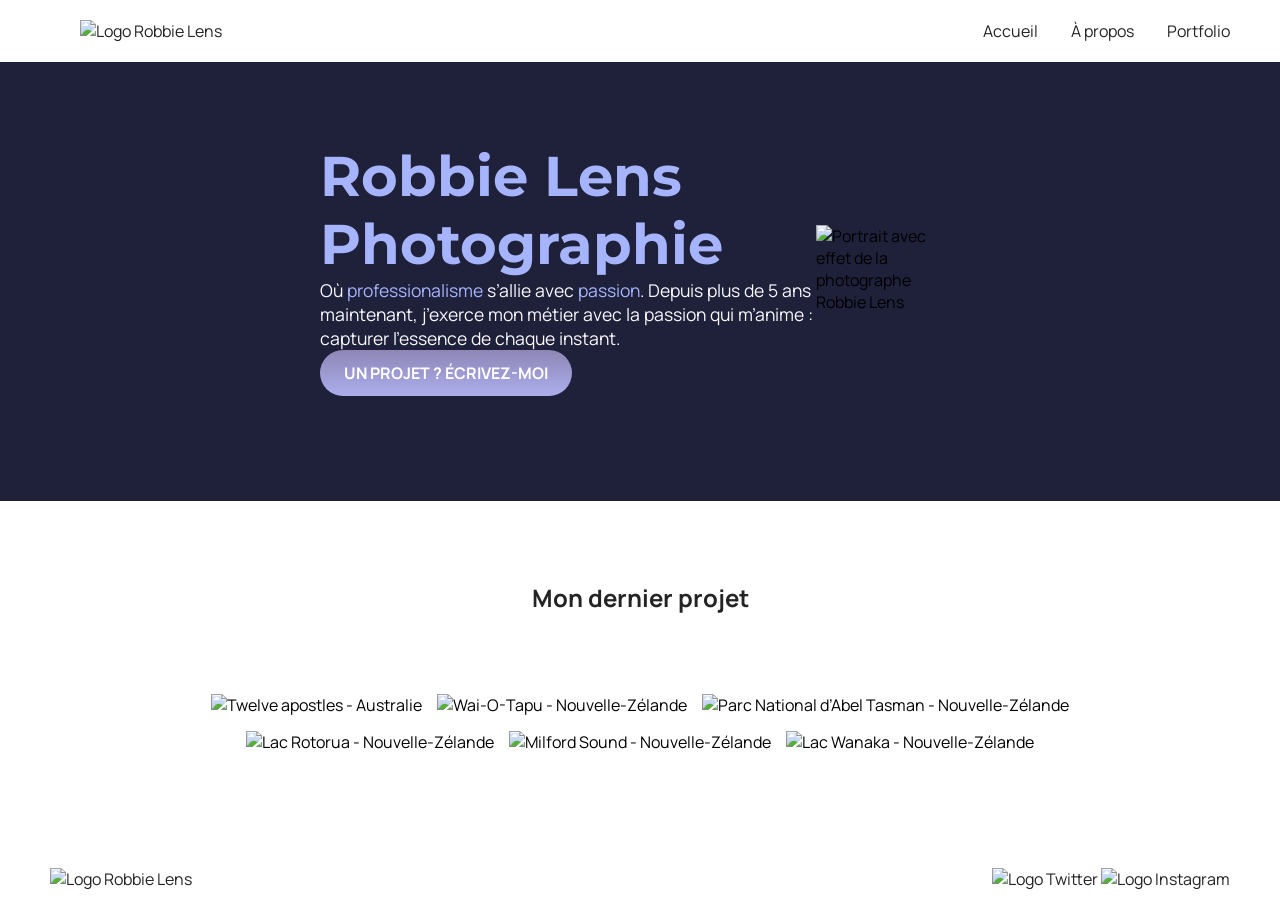
==== index.html @ a047123f "Add files via upload" ====
<!DOCTYPE html>
<html lang="fr">

<head>
    <meta charset="utf-8" >
    <title>Accueil - Robbie Lens Photographie</title>
    <link href="style.css" rel="stylesheet" >
    <link rel="preconnect" href="https://fonts.googleapis.com">
    <link rel="preconnect" href="https://fonts.gstatic.com" crossorigin>
    <link href="https://fonts.googleapis.com/css2?family=Manrope&family=Montserrat&display=swap" rel="stylesheet">
</head>

<body>
    <header>
        <nav>
            <a href="index.html"><img src="images/logo.png" alt="Logo Robbie Lens" ></a>
            <div>
                <a href="index.html">Accueil</a>
                <a href="a-propos.html">À propos</a>
                <a href="portfolio.html">Portfolio</a>
            </div>
        </nav>
    </header>

    <main>
        <section class="accueil-introduction">
            <div>
                <h1>Robbie Lens Photographie</h1>
                <p>
                    Où <em>professionalisme</em> s’allie avec <em>passion</em>. Depuis
                    plus de 5 ans maintenant, j’exerce mon métier avec la passion
                    qui m’anime : capturer l’essence de chaque instant.
                </p>
                <a href="" class="cta">UN PROJET ? ÉCRIVEZ-MOI</a>
            </div>
            <img src="images/robbie-lens.png" alt="Portrait avec effet de la photographe Robbie Lens" >
        </section>

        <section class="accueil-photos">
            <h2>Mon dernier projet</h2>
            <div>
                <img src="images/accueil/element-1.png" alt="Twelve apostles - Australie" >
                <img src="images/accueil/element-2.png" alt="Wai-O-Tapu - Nouvelle-Zélande" >
                <img src="images/accueil/element-3.png" alt="Parc National d’Abel Tasman - Nouvelle-Zélande" >
            </div>
            <div>
                <img src="images/accueil/element-4.png" alt="Lac Rotorua - Nouvelle-Zélande" >
                <img src="images/accueil/element-5.png" alt="Milford Sound - Nouvelle-Zélande" >
                <img src="images/accueil/element-6.png" alt="Lac Wanaka - Nouvelle-Zélande" >
            </div>      
        </section>
    </main>

    <footer>
        <a href="index.html"><img src="images/logo.png" alt="Logo Robbie Lens" ></a>
        <div>
            <a target="_blank" href="https://twitter.com/" class="lien-icone">
                <img src="images/twitter.png" alt="Logo Twitter" >
            </a>
            <a target="_blank" href="https://www.instagram.com/" class="lien-icone">
                <img src="images/instagram.png" alt="Logo Instagram" >
            </a>
        </div>
    </footer>
</body>

</html>
---- style.css ----
* {
  margin: 0;
}

body {
  font-family: 'Manrope', sans-serif;
  font-size: 1em;
  background-color: #1f2039;
}

a {
  color: #242424;
  text-decoration: none;
}

em {
  color: #a5b4fc;
  font-style: normal;
}

h1 {
  font-size: 3.5em;
  color: #a5b4fc;
  font-family: 'Montserrat', sans-serif;
}

h2 {
  color: #f9f8ff;
}

p,
li {
  font-size: 1.1em;
  color: #f9f8ff;
}

header,
footer {
  background-color: white;
  padding: 20px 50px;
}

.cta {
  display: inline-block; /* Ajoute cette ligne cruciale */
  background: linear-gradient(#8e86b5, #acaeed);
  color: white;
  border-radius: 50px;
  padding: 12px 24px; /* Réduit un peu le padding pour qu'il soit moins envahissant */
  font-weight: bold; /* Optionnel : pour le rendre plus percutant */
}

a:hover {
  text-decoration: underline;
}

.cta:hover {
  background: linear-gradient(#696484, #8788ba);
  text-decoration: none;
}

.lien-icone:hover {
  opacity: 0.5;
}

.carre-contenu {
  border-right: 1px solid #8e86b5;
  border-bottom: 1px solid #8e86b5;
  padding: 50px;
}

.carre-contenu h2 {
  margin-top: 30px;
}

.carre-contenu ul {
  margin-top: 30px;
}

section {
  padding: 80px;
}

.a-propos-main {
  width: 50%;
  margin: auto;
}

footer,
nav{
    display: flex;
    flex-direction: row;
    align-items: center;
    justify-content: space-between;
}

nav a {
    margin-left: 30px;
}

.accueil-photos {
        background-color: white;
        padding: 80px;
    }

.accueil-photos h2 {
        color: #242424;
        text-align: center;
        margin-bottom: 80px;
    }

.accueil-photos div {
  display: flex;
  flex-direction: row;
  gap: 15px;
  justify-content: center;
  margin-bottom: 15px;
}

.accueil-introduction {
  display: flex;
  flex-direction: row;
  width: 50%;
  align-items: center;
  margin: auto;
  margin-bottom: 25px;
}

.portfolio-section-photos {
  background-color: white;
}

.portfolio-section-photos h2 {
  color: #242424;
  margin-bottom: 80px;
}

.grid-paysages {
  display: grid;
  grid-template-columns: 1fr 1fr 1fr;
  grid-template-rows: 300px 300px 300px;
  gap: 15px;
}

.grid-portraits {
  display: grid;
  grid-template-columns: 1fr 1fr 1fr;
  grid-template-rows: 300px 300px;
  gap: 15px;
}

.grid-paysages img,
.grid-portraits img {
  width: 100%;
  height: 100%;
  object-fit: cover;
}
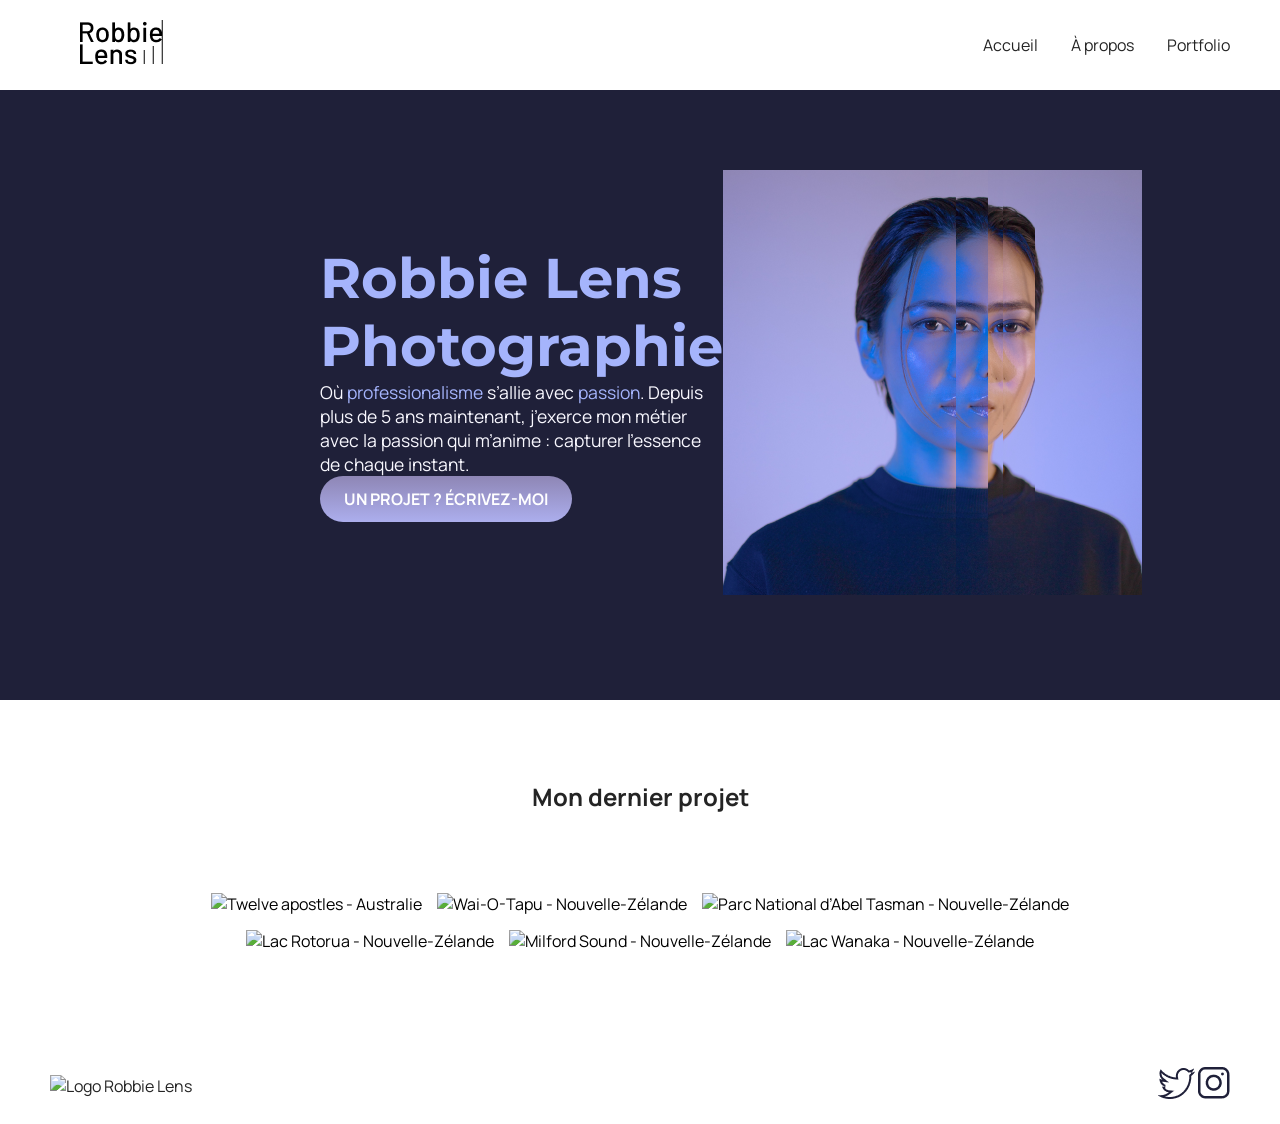
==== commit ae190654: "Update index.html" ====
--- a/index.html
+++ b/index.html
@@ -13,7 +13,7 @@
 <body>
     <header>
         <nav>
-            <a href="index.html"><img src="images/logo.png" alt="Logo Robbie Lens" ></a>
+            <a href="index.html"><img src="logo.png" alt="Logo Robbie Lens" ></a>
             <div>
                 <a href="index.html">Accueil</a>
                 <a href="a-propos.html">À propos</a>
@@ -33,20 +33,20 @@
                 </p>
                 <a href="" class="cta">UN PROJET ? ÉCRIVEZ-MOI</a>
             </div>
-            <img src="images/robbie-lens.png" alt="Portrait avec effet de la photographe Robbie Lens" >
+            <img src="robbie-lens.png" alt="Portrait avec effet de la photographe Robbie Lens" >
         </section>
 
         <section class="accueil-photos">
             <h2>Mon dernier projet</h2>
             <div>
-                <img src="images/accueil/element-1.png" alt="Twelve apostles - Australie" >
-                <img src="images/accueil/element-2.png" alt="Wai-O-Tapu - Nouvelle-Zélande" >
-                <img src="images/accueil/element-3.png" alt="Parc National d’Abel Tasman - Nouvelle-Zélande" >
+                <img src="accueil/element-1.png" alt="Twelve apostles - Australie" >
+                <img src="accueil/element-2.png" alt="Wai-O-Tapu - Nouvelle-Zélande" >
+                <img src="accueil/element-3.png" alt="Parc National d’Abel Tasman - Nouvelle-Zélande" >
             </div>
             <div>
-                <img src="images/accueil/element-4.png" alt="Lac Rotorua - Nouvelle-Zélande" >
-                <img src="images/accueil/element-5.png" alt="Milford Sound - Nouvelle-Zélande" >
-                <img src="images/accueil/element-6.png" alt="Lac Wanaka - Nouvelle-Zélande" >
+                <img src="accueil/element-4.png" alt="Lac Rotorua - Nouvelle-Zélande" >
+                <img src="accueil/element-5.png" alt="Milford Sound - Nouvelle-Zélande" >
+                <img src="accueil/element-6.png" alt="Lac Wanaka - Nouvelle-Zélande" >
             </div>      
         </section>
     </main>
@@ -55,13 +55,13 @@
         <a href="index.html"><img src="images/logo.png" alt="Logo Robbie Lens" ></a>
         <div>
             <a target="_blank" href="https://twitter.com/" class="lien-icone">
-                <img src="images/twitter.png" alt="Logo Twitter" >
+                <img src="twitter.png" alt="Logo Twitter" >
             </a>
             <a target="_blank" href="https://www.instagram.com/" class="lien-icone">
-                <img src="images/instagram.png" alt="Logo Instagram" >
+                <img src="instagram.png" alt="Logo Instagram" >
             </a>
         </div>
     </footer>
 </body>
 
-</html>+</html>
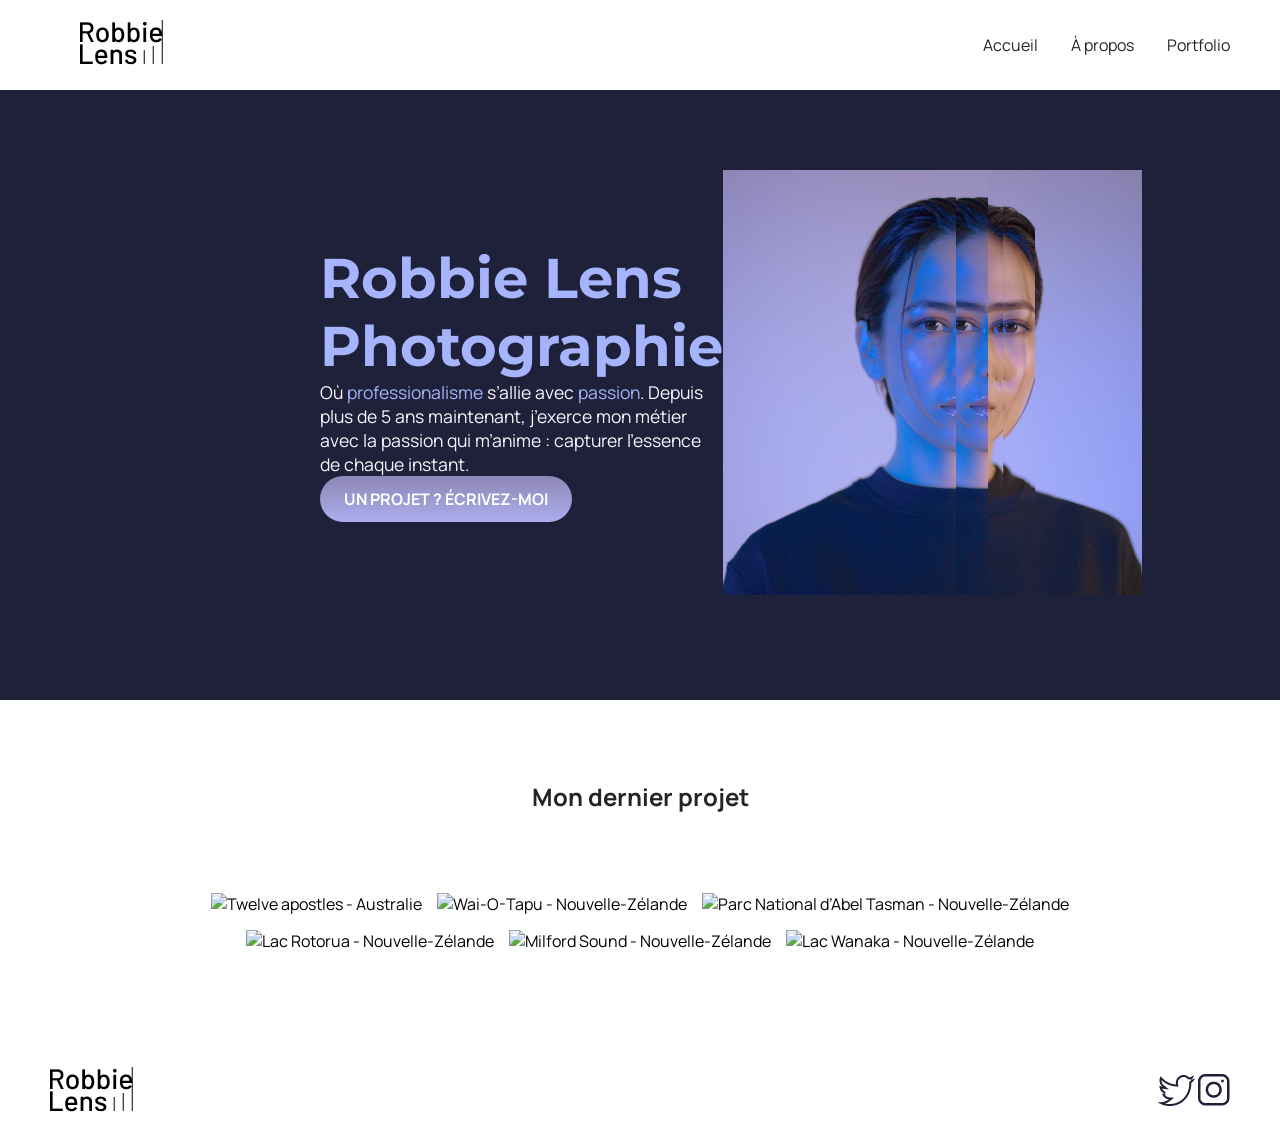
==== commit c699c5d7: "Update index.html" ====
--- a/index.html
+++ b/index.html
@@ -52,7 +52,7 @@
     </main>
 
     <footer>
-        <a href="index.html"><img src="images/logo.png" alt="Logo Robbie Lens" ></a>
+        <a href="index.html"><img src="logo.png" alt="Logo Robbie Lens" ></a>
         <div>
             <a target="_blank" href="https://twitter.com/" class="lien-icone">
                 <img src="twitter.png" alt="Logo Twitter" >
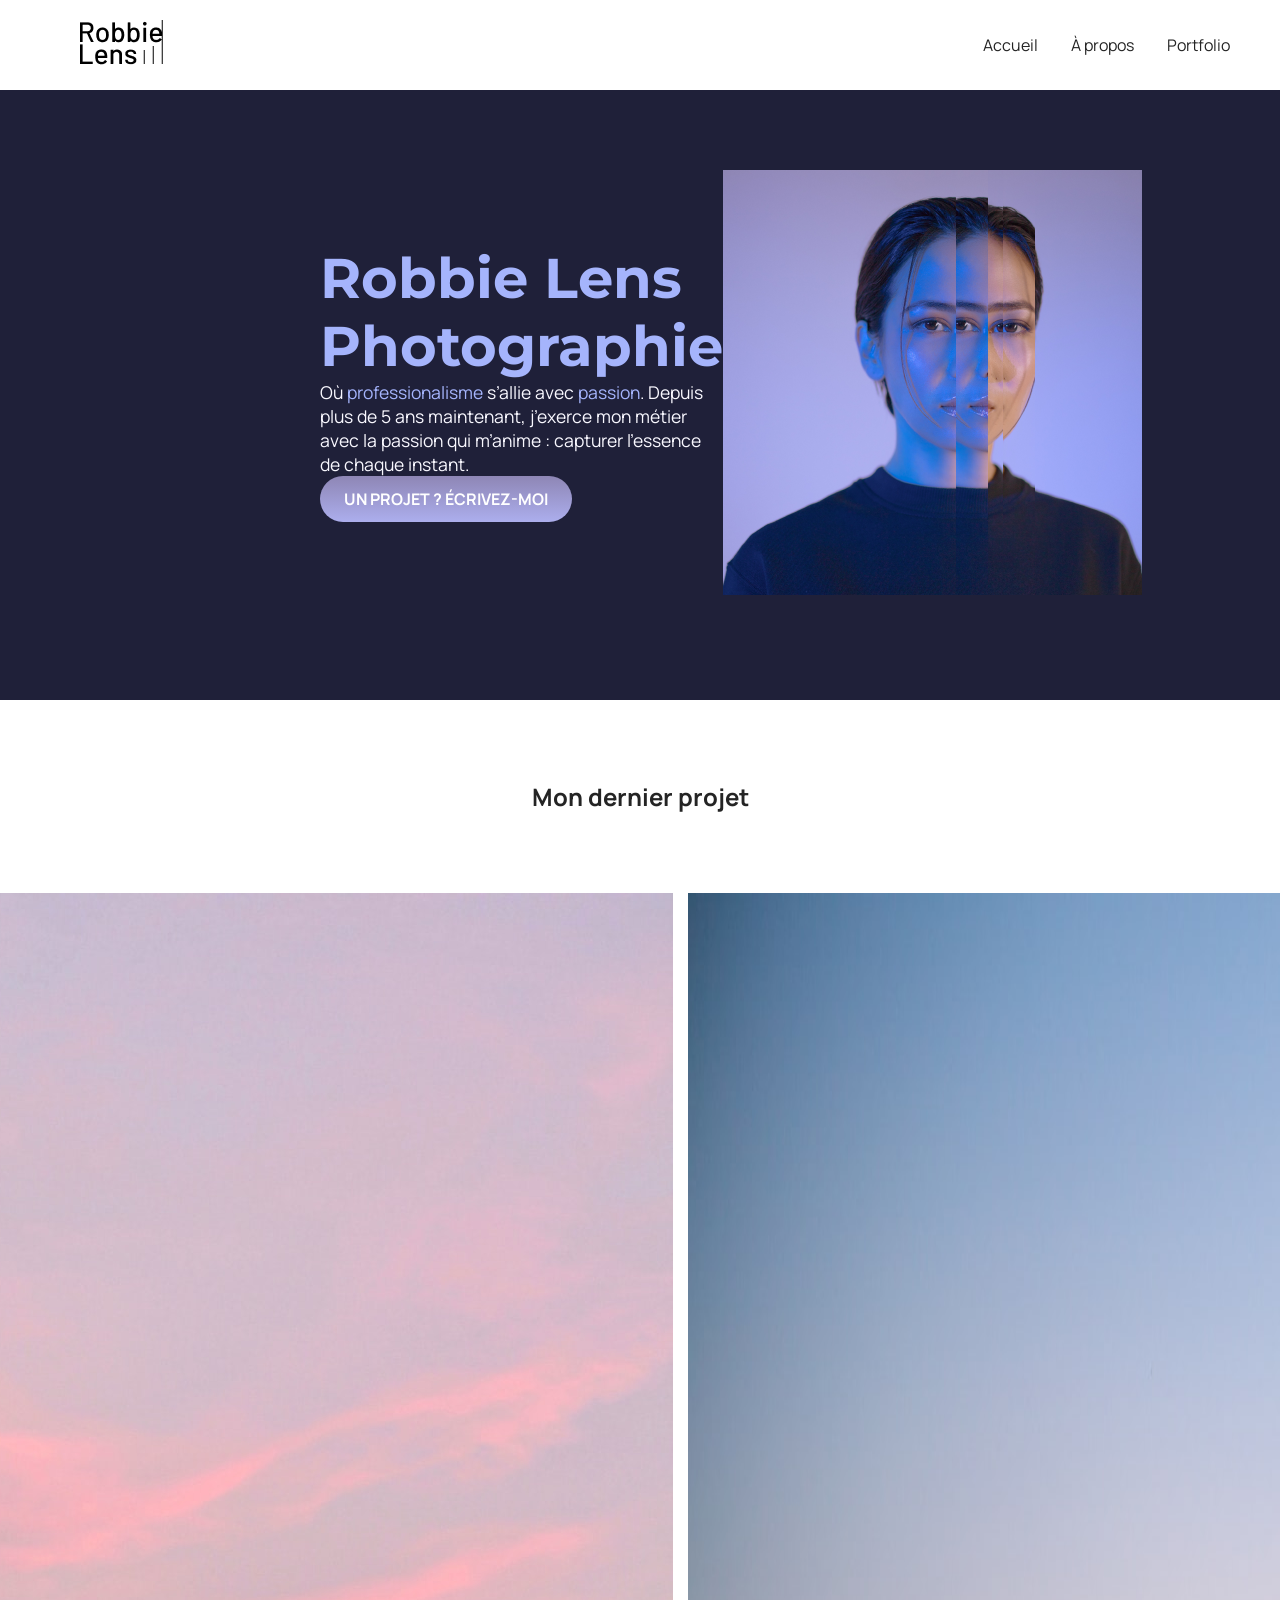
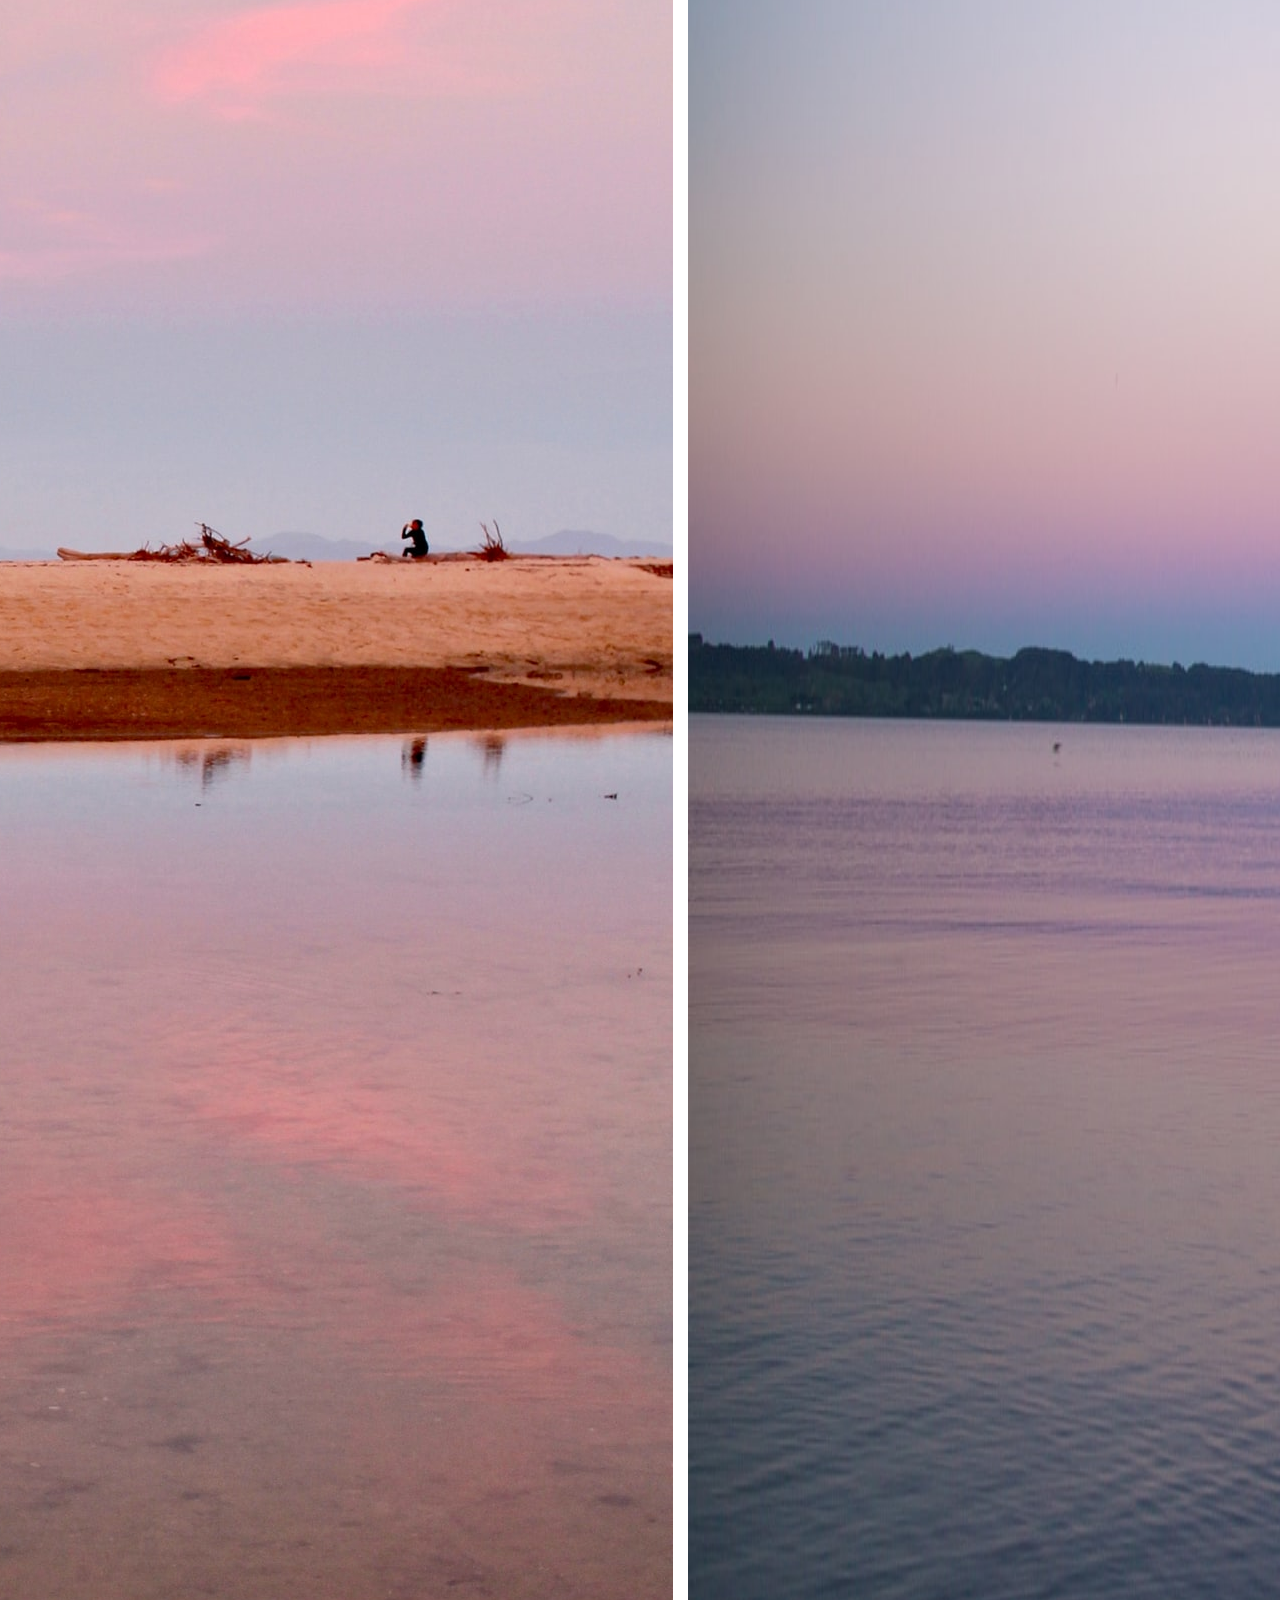
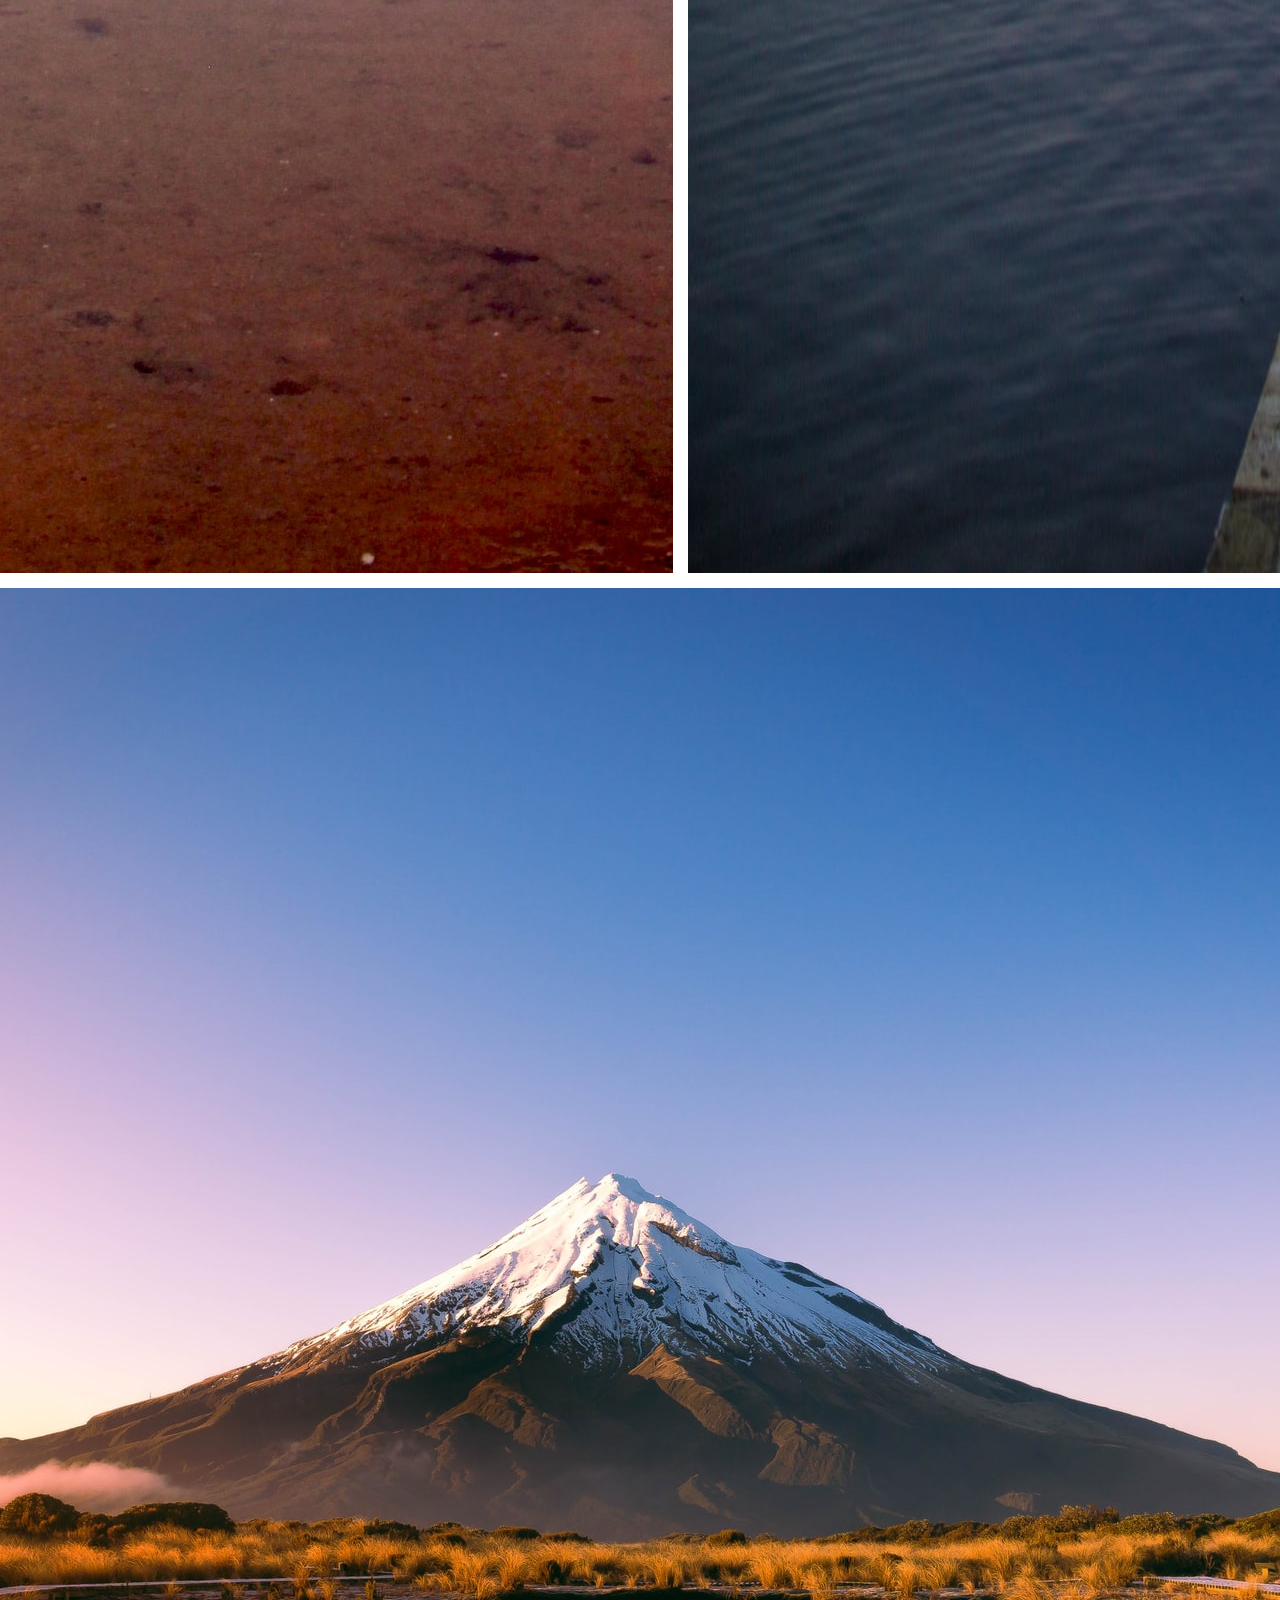
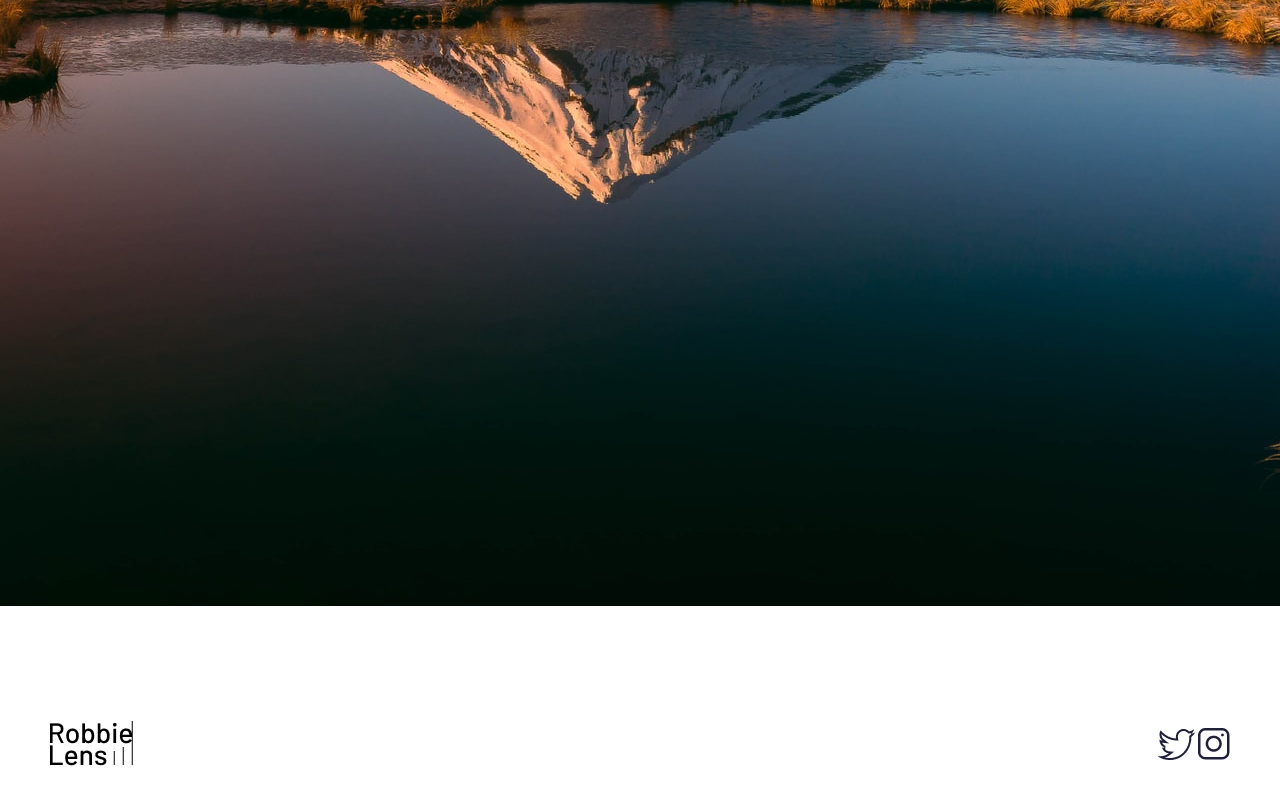
==== commit 4ac4515a: "Update index.html" ====
--- a/index.html
+++ b/index.html
@@ -37,18 +37,18 @@
         </section>
 
         <section class="accueil-photos">
-            <h2>Mon dernier projet</h2>
-            <div>
-                <img src="accueil/element-1.png" alt="Twelve apostles - Australie" >
-                <img src="accueil/element-2.png" alt="Wai-O-Tapu - Nouvelle-Zélande" >
-                <img src="accueil/element-3.png" alt="Parc National d’Abel Tasman - Nouvelle-Zélande" >
-            </div>
-            <div>
-                <img src="accueil/element-4.png" alt="Lac Rotorua - Nouvelle-Zélande" >
-                <img src="accueil/element-5.png" alt="Milford Sound - Nouvelle-Zélande" >
-                <img src="accueil/element-6.png" alt="Lac Wanaka - Nouvelle-Zélande" >
-            </div>      
-        </section>
+    <h2>Mon dernier projet</h2>
+    <div>
+        <img src="paysage1.jpg" alt="Twelve apostles - Australie" >
+        <img src="paysage2.jpg" alt="Wai-O-Tapu - Nouvelle-Zélande" >
+        <img src="paysage3.jpg" alt="Parc National d’Abel Tasman - Nouvelle-Zélande" >
+    </div>
+    <div>
+        <img src="paysage4.jpg" alt="Lac Rotorua - Nouvelle-Zélande" >
+        <img src="paysage5.jpg" alt="Milford Sound - Nouvelle-Zélande" >
+        <img src="paysage6.jpg" alt="Lac Wanaka - Nouvelle-Zélande" >
+    </div>      
+</section>
     </main>
 
     <footer>
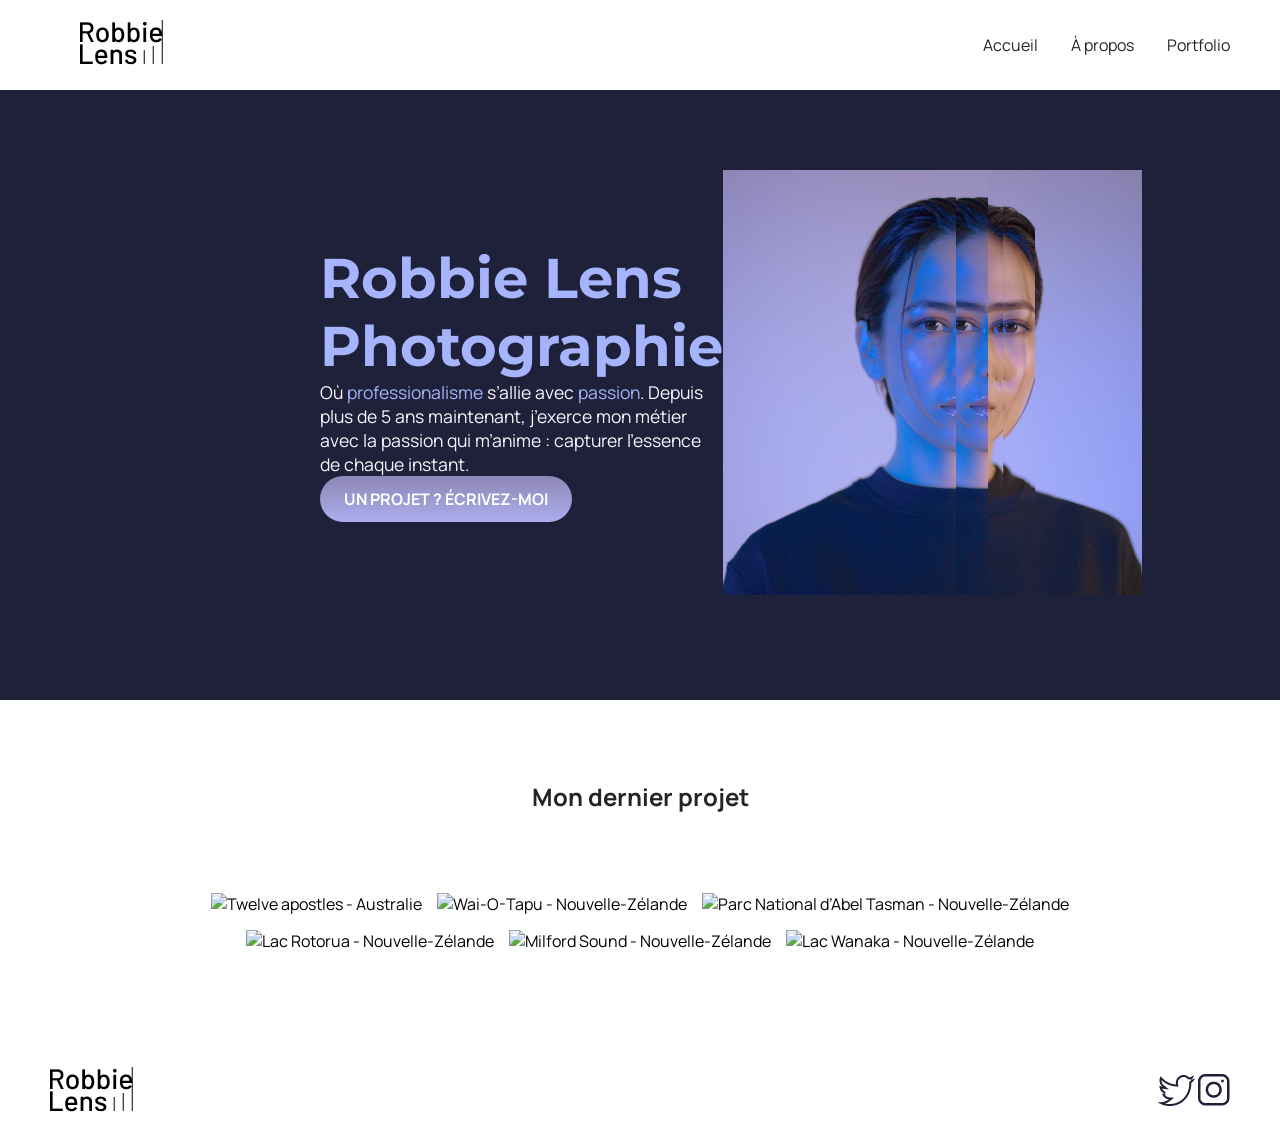
==== commit 0ce4987f: "Update index.html" ====
--- a/index.html
+++ b/index.html
@@ -39,14 +39,14 @@
         <section class="accueil-photos">
     <h2>Mon dernier projet</h2>
     <div>
-        <img src="paysage1.jpg" alt="Twelve apostles - Australie" >
-        <img src="paysage2.jpg" alt="Wai-O-Tapu - Nouvelle-Zélande" >
-        <img src="paysage3.jpg" alt="Parc National d’Abel Tasman - Nouvelle-Zélande" >
+        <img src="element1.jpg" alt="Twelve apostles - Australie" >
+        <img src="element2.jpg" alt="Wai-O-Tapu - Nouvelle-Zélande" >
+        <img src="element3.jpg" alt="Parc National d’Abel Tasman - Nouvelle-Zélande" >
     </div>
     <div>
-        <img src="paysage4.jpg" alt="Lac Rotorua - Nouvelle-Zélande" >
-        <img src="paysage5.jpg" alt="Milford Sound - Nouvelle-Zélande" >
-        <img src="paysage6.jpg" alt="Lac Wanaka - Nouvelle-Zélande" >
+        <img src="element4.jpg" alt="Lac Rotorua - Nouvelle-Zélande" >
+        <img src="element5.jpg" alt="Milford Sound - Nouvelle-Zélande" >
+        <img src="element6.jpg" alt="Lac Wanaka - Nouvelle-Zélande" >
     </div>      
 </section>
     </main>
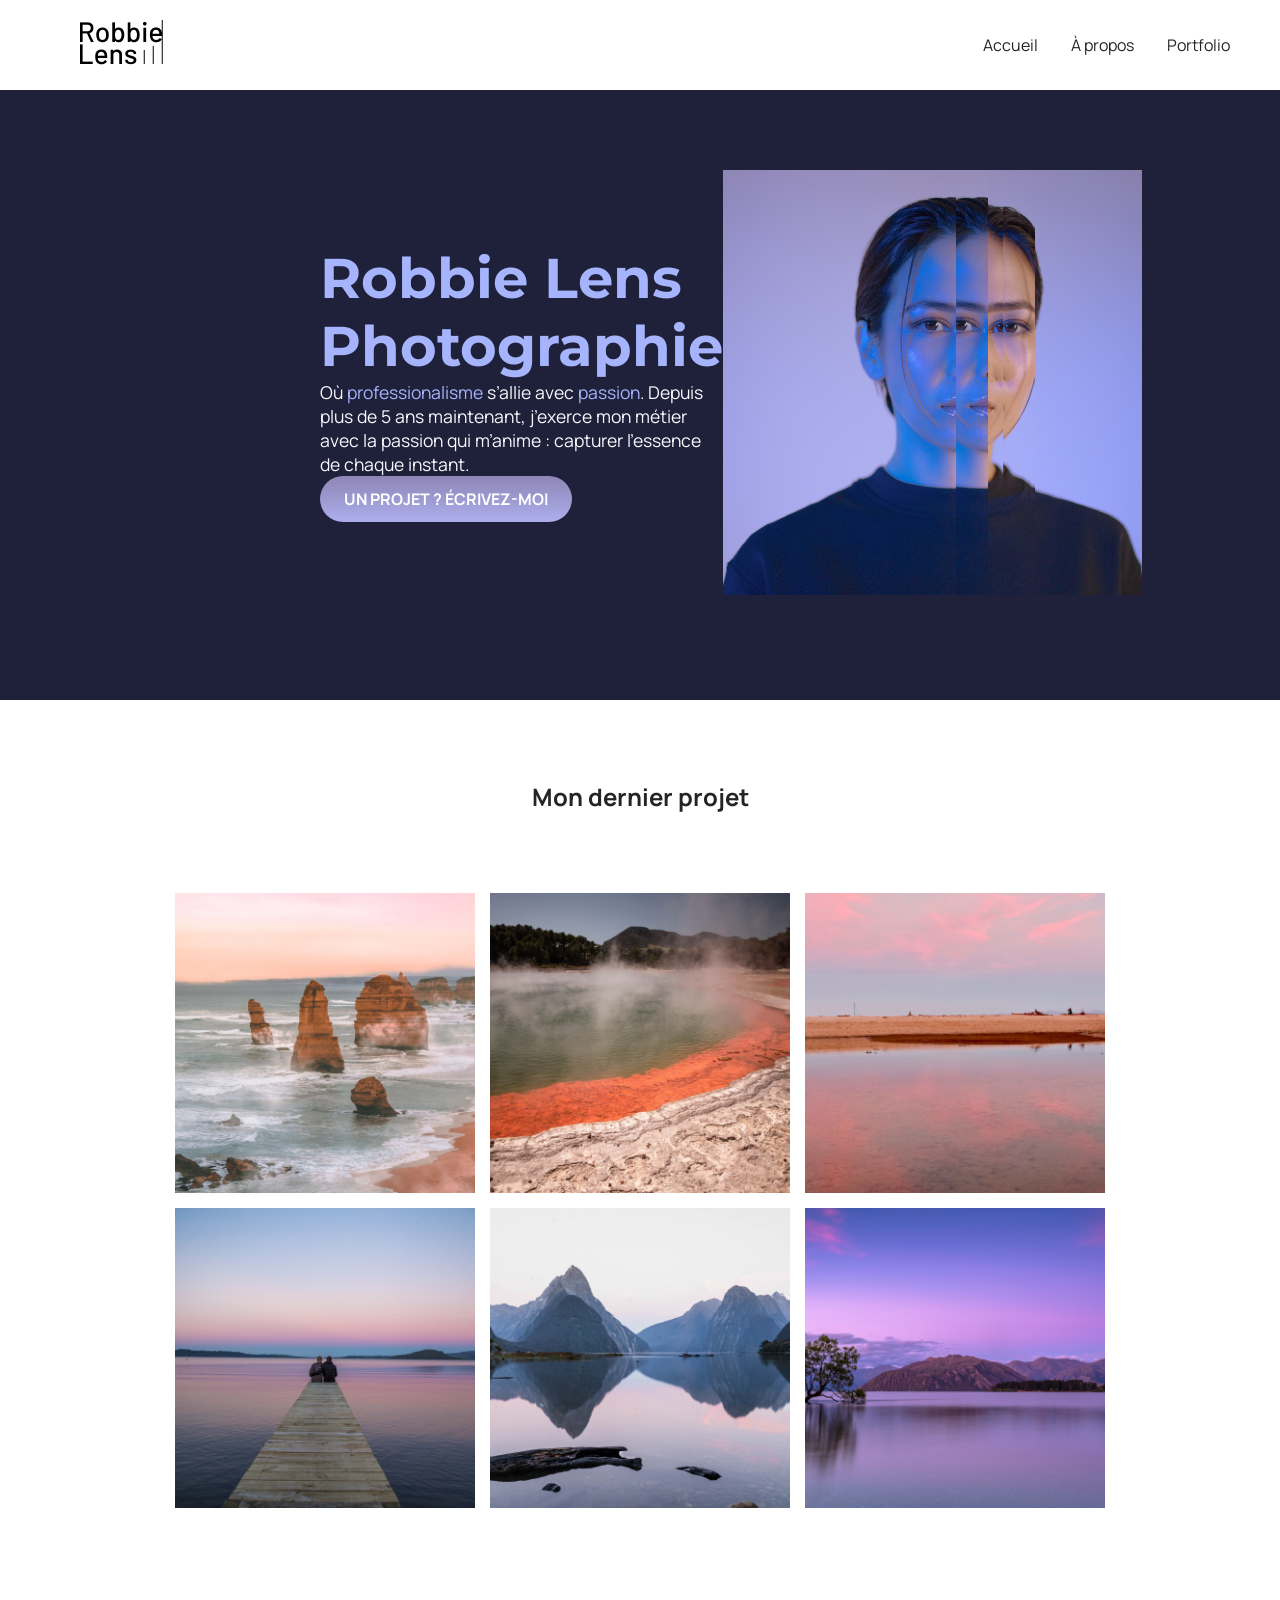
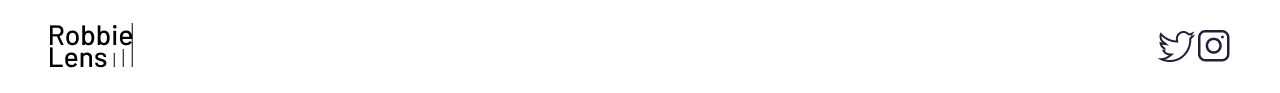
==== commit d8f34208: "Update index.html" ====
--- a/index.html
+++ b/index.html
@@ -39,14 +39,14 @@
         <section class="accueil-photos">
     <h2>Mon dernier projet</h2>
     <div>
-        <img src="element1.jpg" alt="Twelve apostles - Australie" >
-        <img src="element2.jpg" alt="Wai-O-Tapu - Nouvelle-Zélande" >
-        <img src="element3.jpg" alt="Parc National d’Abel Tasman - Nouvelle-Zélande" >
+        <img src="element-1.png" alt="Twelve apostles - Australie" >
+        <img src="element-2.png" alt="Wai-O-Tapu - Nouvelle-Zélande" >
+        <img src="element-3.png" alt="Parc National d’Abel Tasman - Nouvelle-Zélande" >
     </div>
     <div>
-        <img src="element4.jpg" alt="Lac Rotorua - Nouvelle-Zélande" >
-        <img src="element5.jpg" alt="Milford Sound - Nouvelle-Zélande" >
-        <img src="element6.jpg" alt="Lac Wanaka - Nouvelle-Zélande" >
+        <img src="element-4.png" alt="Lac Rotorua - Nouvelle-Zélande" >
+        <img src="element-5.png" alt="Milford Sound - Nouvelle-Zélande" >
+        <img src="element-6.png" alt="Lac Wanaka - Nouvelle-Zélande" >
     </div>      
 </section>
     </main>
--- a/style.css
+++ b/style.css
@@ -132,6 +132,7 @@
 .portfolio-section-photos h2 {
   color: #242424;
   margin-bottom: 80px;
+  margin-top: 80px;
 }
 
 .grid-paysages {
@@ -153,4 +154,10 @@
   width: 100%;
   height: 100%;
   object-fit: cover;
-}+}
+
+.accueil-photos img {
+    width: 300px;
+    height: 300px;
+    object-fit: cover;
+}
